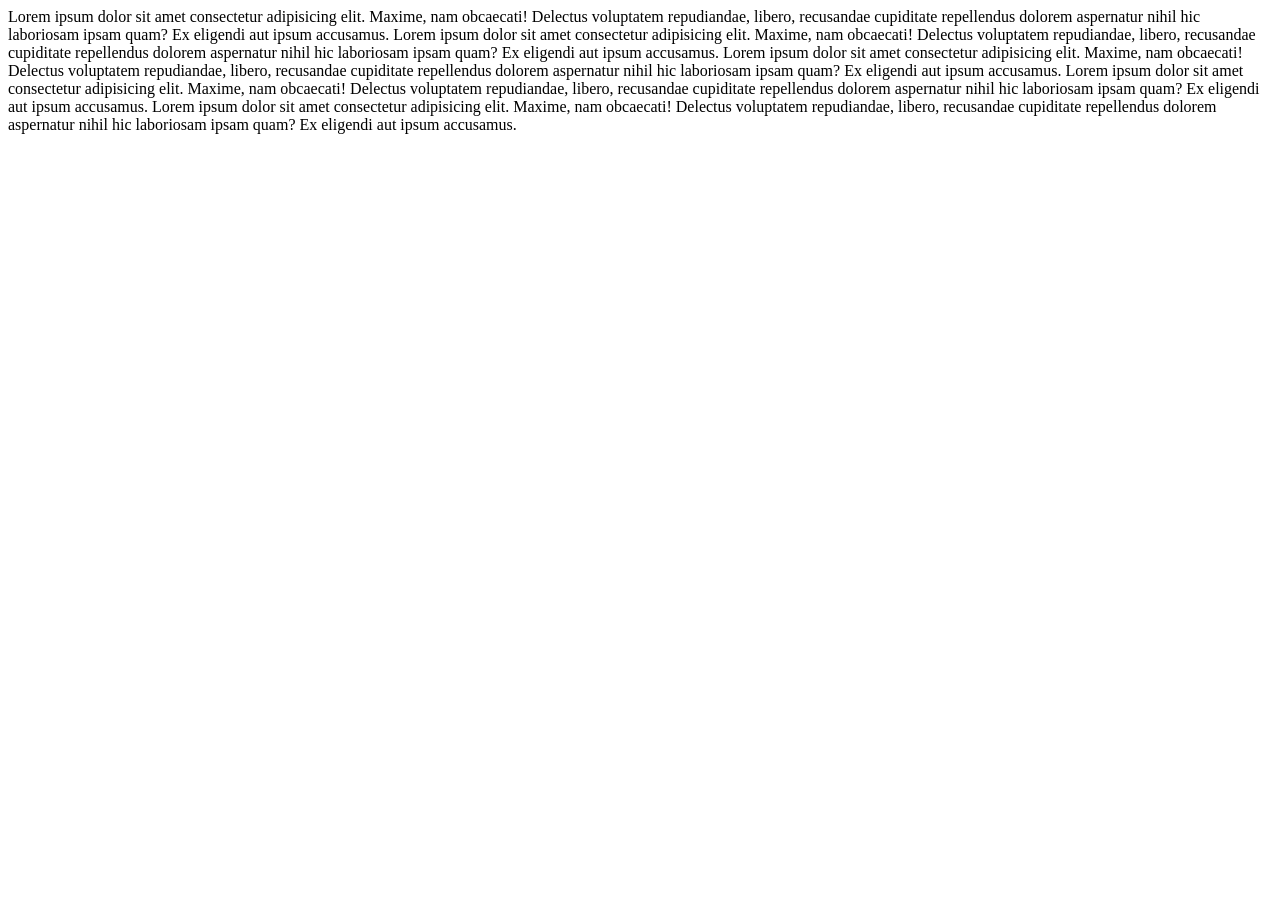
==== index.html @ ed10add9 "Initial commit" ====
<!DOCTYPE html>
<html lang="en">
<head>
    <meta charset="UTF-8">
    <meta http-equiv="X-UA-Compatible" content="IE=edge">
    <meta name="viewport" content="width=device-width, initial-scale=1.0">
    <title>Document</title>
</head>
<body>
    Lorem ipsum dolor sit amet consectetur adipisicing elit. Maxime, nam obcaecati! Delectus voluptatem repudiandae, libero, recusandae cupiditate repellendus dolorem aspernatur nihil hic laboriosam ipsam quam? Ex eligendi aut ipsum accusamus.
    Lorem ipsum dolor sit amet consectetur adipisicing elit. Maxime, nam obcaecati! Delectus voluptatem repudiandae, libero, recusandae cupiditate repellendus dolorem aspernatur nihil hic laboriosam ipsam quam? Ex eligendi aut ipsum accusamus.
    Lorem ipsum dolor sit amet consectetur adipisicing elit. Maxime, nam obcaecati! Delectus voluptatem repudiandae, libero, recusandae cupiditate repellendus dolorem aspernatur nihil hic laboriosam ipsam quam? Ex eligendi aut ipsum accusamus.
    Lorem ipsum dolor sit amet consectetur adipisicing elit. Maxime, nam obcaecati! Delectus voluptatem repudiandae, libero, recusandae cupiditate repellendus dolorem aspernatur nihil hic laboriosam ipsam quam? Ex eligendi aut ipsum accusamus.
    Lorem ipsum dolor sit amet consectetur adipisicing elit. Maxime, nam obcaecati! Delectus voluptatem repudiandae, libero, recusandae cupiditate repellendus dolorem aspernatur nihil hic laboriosam ipsam quam? Ex eligendi aut ipsum accusamus.
</body>
</html>
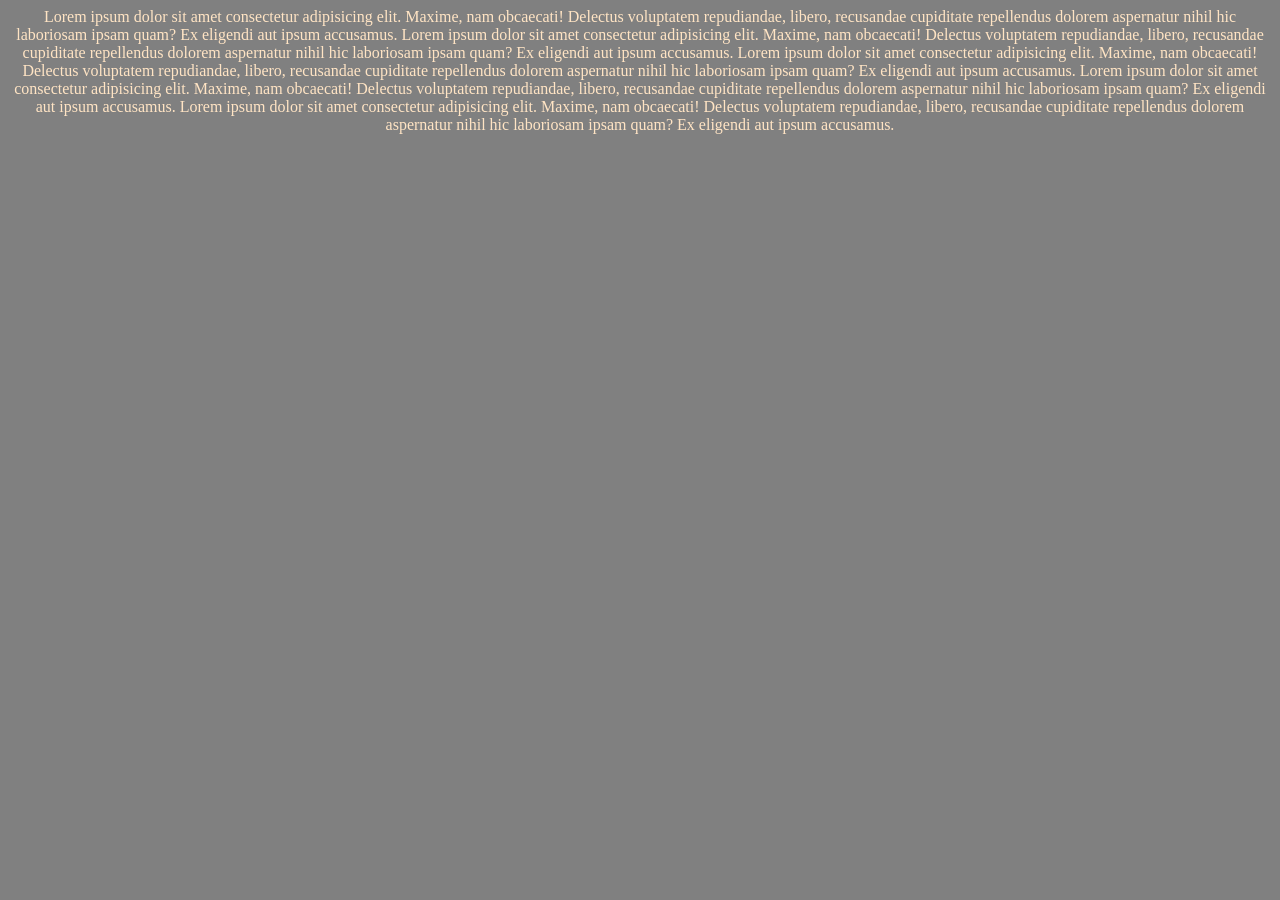
==== commit 59aa7f0d: "Typo style.css > styles.css in index.html" ====
--- a/index.html
+++ b/index.html
@@ -4,6 +4,7 @@
     <meta charset="UTF-8">
     <meta http-equiv="X-UA-Compatible" content="IE=edge">
     <meta name="viewport" content="width=device-width, initial-scale=1.0">
+    <link rel="stylesheet" href="styles.css">
     <title>Document</title>
 </head>
 <body>
--- a/styles.css
+++ b/styles.css
@@ -0,0 +1,6 @@
+body {
+    margin: 10;
+    background: grey;
+    color: bisque;
+    text-align: center;
+}
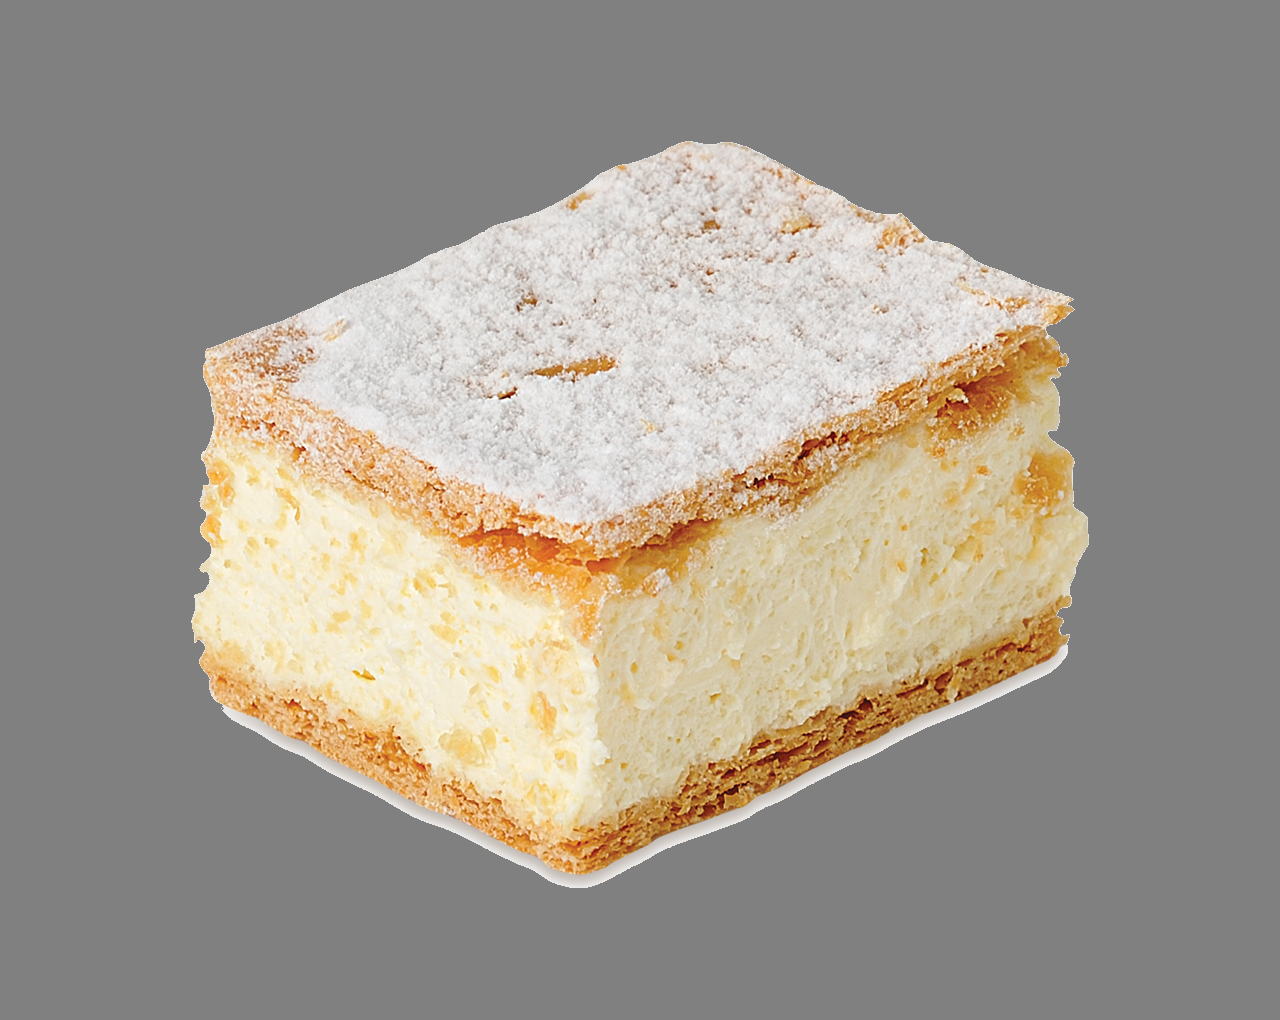
==== commit 25b9f74f: "Kremuwa time" ====
--- a/index.html
+++ b/index.html
@@ -8,10 +8,6 @@
     <title>Document</title>
 </head>
 <body>
-    Lorem ipsum dolor sit amet consectetur adipisicing elit. Maxime, nam obcaecati! Delectus voluptatem repudiandae, libero, recusandae cupiditate repellendus dolorem aspernatur nihil hic laboriosam ipsam quam? Ex eligendi aut ipsum accusamus.
-    Lorem ipsum dolor sit amet consectetur adipisicing elit. Maxime, nam obcaecati! Delectus voluptatem repudiandae, libero, recusandae cupiditate repellendus dolorem aspernatur nihil hic laboriosam ipsam quam? Ex eligendi aut ipsum accusamus.
-    Lorem ipsum dolor sit amet consectetur adipisicing elit. Maxime, nam obcaecati! Delectus voluptatem repudiandae, libero, recusandae cupiditate repellendus dolorem aspernatur nihil hic laboriosam ipsam quam? Ex eligendi aut ipsum accusamus.
-    Lorem ipsum dolor sit amet consectetur adipisicing elit. Maxime, nam obcaecati! Delectus voluptatem repudiandae, libero, recusandae cupiditate repellendus dolorem aspernatur nihil hic laboriosam ipsam quam? Ex eligendi aut ipsum accusamus.
-    Lorem ipsum dolor sit amet consectetur adipisicing elit. Maxime, nam obcaecati! Delectus voluptatem repudiandae, libero, recusandae cupiditate repellendus dolorem aspernatur nihil hic laboriosam ipsam quam? Ex eligendi aut ipsum accusamus.
+    <img src="/img/kremowka.png" alt="2137">
 </body>
 </html>
--- a/styles.css
+++ b/styles.css
@@ -1,6 +1,6 @@
 body {
     margin: 10;
-    background: grey;
+    background-color: grey;
     color: bisque;
     text-align: center;
 }
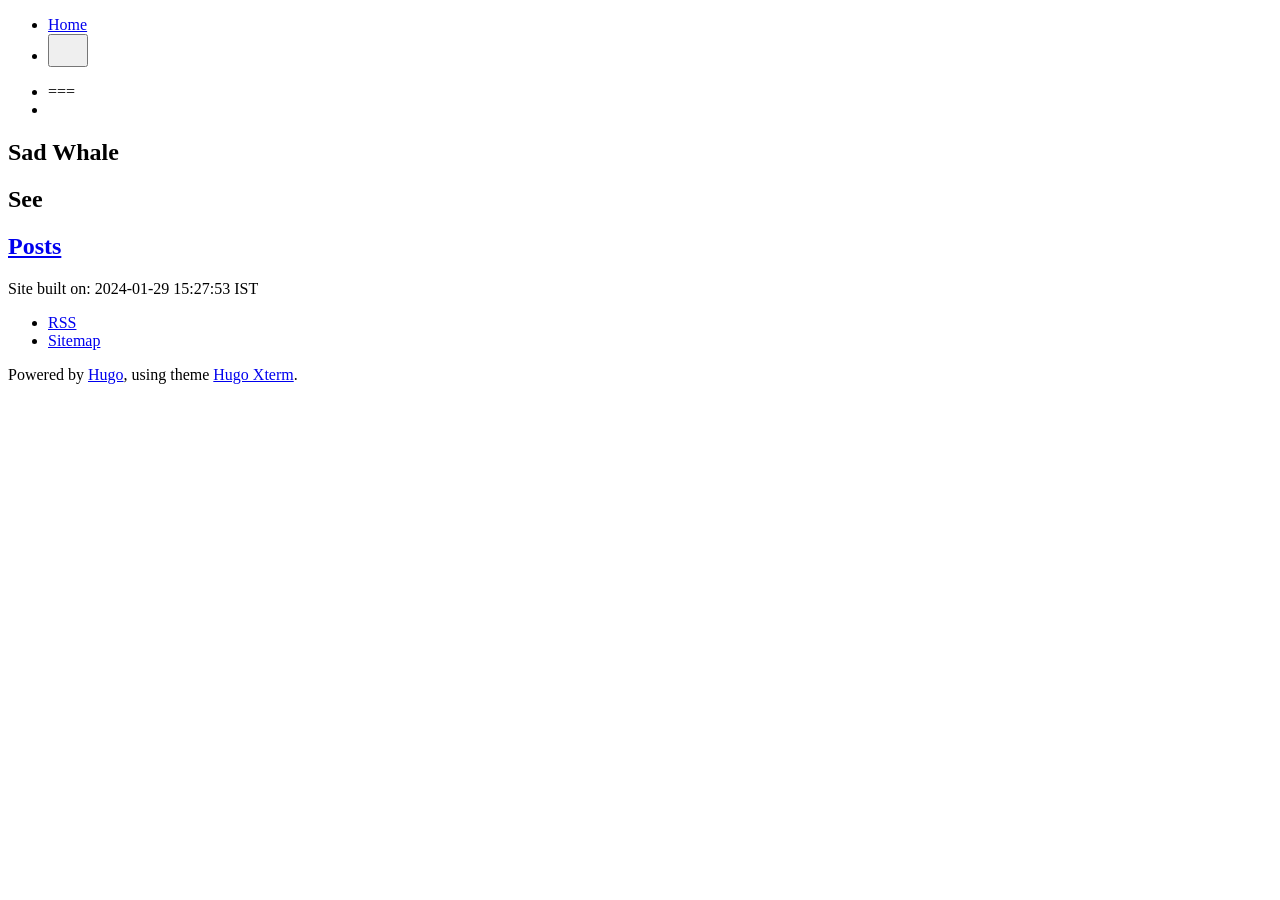
==== commit 6fc5c098: "Generate public site" ====
--- a/index.html
+++ b/index.html
@@ -1,13 +1,97 @@
 <!DOCTYPE html>
 <html lang="en">
-<head>
-    <meta charset="UTF-8">
-    <meta http-equiv="X-UA-Compatible" content="IE=edge">
-    <meta name="viewport" content="width=device-width, initial-scale=1.0">
-    <link rel="stylesheet" href="styles.css">
-    <title>Document</title>
+  <head>
+	<meta name="generator" content="Hugo 0.101.0" />
+<title>Sad Whale</title>
+<meta http-equiv="content-type" content="text/html; charset=utf-8" />
+<meta name="viewport" content="width=device-width, initial-scale=1.0" />
+<meta name="description" content="" />
+<meta name="keywords" content="" />
+<meta name="robots" content="noodp" />
+<link rel="canonical" href="https://sadwhale.github.io/" />
+<meta property="og:locale" content="en" />
+<meta property="og:title" content="Sad Whale" />
+<meta property="og:description" content="" />
+  <meta property="og:type" content="website" />
+<meta property="og:url" content="https://sadwhale.github.io/" />
+<meta property="og:site_name" content="Sad Whale" />
+<meta property="og:image" content="" />
+<meta property="og:image:width" content="2048" />
+<meta property="og:image:height" content="1024" />
+<link rel="shortcut icon" href="" />
+<link rel="preconnect" href="https://fonts.googleapis.com" />
+<link rel="preconnect" href="https://fonts.gstatic.com" crossorigin />
+<link
+  href="https://fonts.googleapis.com/css2?family=Fira+Sans:ital,wght@0,300;0,400;0,500;1,300;1,400;1,500&family=Roboto+Slab:wght@300;400;500&family=Ubuntu+Mono:ital@0;1&display=swap"
+  rel="stylesheet"
+/>
+<link href="/" rel="alternate" type="application/rss+xml" title="Sad Whale" />
+<link rel="stylesheet" href="https://sadwhale.github.io/styles.29af3893b7938b7f6bf3bcbb6ce52dcdccce363e03bb52292e3943e8c96a5443.css" integrity="sha256-Ka84k7eTi39r87y7bOUtzczONj4Du1IpLjlD6MlqVEM=" />
 </head>
-<body>
-    <img src="/img/kremowka.png" alt="2137">
+
+  <body>
+    <div class="theme-container">
+      <div class="container center">
+        <header class="site-header">
+<nav class="navbar">
+  <div class="navbar__first">
+    <ul class="navbar__list borders">
+      <li><a href="https://sadwhale.github.io/">Home</a></li>
+      <li>
+        <button class="theme-toggle transparent"><svg class="theme-toggler" width="24" height="24" viewBox="0 0 48 48" fill="none" xmlns="http://www.w3.org/2000/svg">
+  <path
+    d="M22 41C32.4934 41 41 32.4934 41 22C41 11.5066 32.4934 3 22
+  3C11.5066 3 3 11.5066 3 22C3 32.4934 11.5066 41 22 41ZM7 22C7
+  13.7157 13.7157 7 22 7V37C13.7157 37 7 30.2843 7 22Z"
+  />
+</svg>
+</button>
+      </li>
+    </ul>
+  </div>
+  <div class="navbar__separator"></div>
+    <div class="navbar__last">
+      <ul class="navbar__list borders menu--desktop"></ul>
+      <ul class="menu menu--mobile">
+        <li class="menu-trigger">===</li>
+        <li>
+          <ul class="menu-dropdown"></ul>
+        </li>
+      </ul>
+    </div>
+</nav>
+</header>
+        <main class="site-main">
+  <article class="post">
+    <header class="post-header">
+        <h1>Sad Whale</h1></header>
+
+    <div class="post-content">
+      <h2>See</h2><div class="post-entries">
+    <div class="item"><a href="https://sadwhale.github.io/posts/"><h2>Posts</h2></a></div>
+</div>
+
+    </div>
+
+    <footer class="post-footer"></footer>
+  </article>
+        </main>
+        <footer class="site-footer">
+<p class="buildinfo">
+  <time datetime="2024-01-29 15:27:53 IST">Site built on: 2024-01-29 15:27:53 IST</time>
+</p>
+<div class="copyright">
+  <p></p>
+  <nav class="navbar">
+    <ul class="navbar__list">
+      <li><a href="https://sadwhale.github.io/posts/index.xml">RSS</a></li>
+      <li><a href="https://sadwhale.github.io/sitemap.xml">Sitemap</a></li>
+    </ul>
+  </nav>
+</div>
+<p class="themeinfo">Powered by <a href="https://gohugo.io">Hugo</a>, using theme <a href="https://manid2.github.io/hugo-xterm/">Hugo Xterm</a>.</p>
+</footer>
+      </div>
+    </div><script type="text/javascript" src="/bundle.min.js"></script>
 </body>
-</html>+</html>
